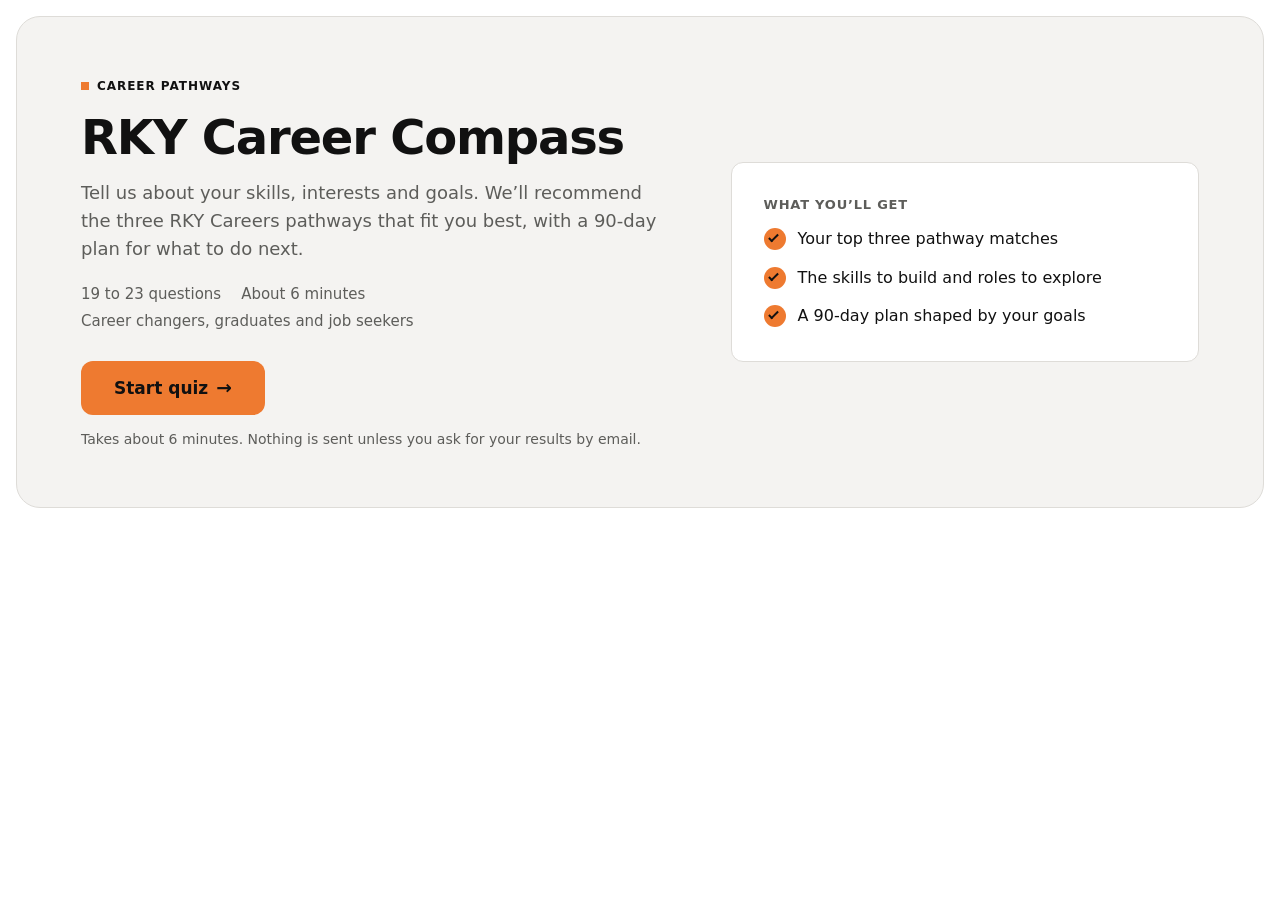
==== index.html @ f3221e0e "new:first commit" ====
<!doctype html>
<html lang="en">
<head>
  <meta charset="utf-8">
  <meta name="viewport" content="width=device-width, initial-scale=1">
  <title>RKY Career Compass</title>
  <meta name="robots" content="noindex">
  <link rel="stylesheet" href="styles.css">
  <style>
    /* Document-level reset only: the widget itself is styled by styles.css under .qz */
    html, body { margin: 0; background: transparent; }
  </style>
</head>
<body>
  <!-- Relative paths only, so the folder works at any URL depth or subpath. -->
  <main id="quiz">
    <noscript>This quiz needs JavaScript to run.</noscript>
  </main>
  <!-- Order matters: logic, scoring model, spec data, config, result screen, engine. -->
  <script src="quiz-core.js" defer></script>
  <script src="pathway-scoring.js" defer></script>
  <script src="compass-data.js" defer></script>
  <script src="quiz-config.js" defer></script>
  <script src="quiz-results-pathway.js" defer></script>
  <script src="quiz-engine.js" defer></script>
</body>
</html>
---- styles.css ----
/*
 * styles.css — presentation only. Everything is scoped under .qz so it cannot leak into
 * a host page. Theme with the --qz-* custom properties (via config.theme or your own CSS).
 * Layout adapts to the width of the widget's own container (container queries), so it
 * behaves the same in an iframe, a narrow column, or a full-width page.
 */

@property --p { syntax: "<number>"; inherits: false; initial-value: 0; }

.qz {
  /* Tokens: black / orange / white */
  --qz-accent: #ee7a30;            /* fills: buttons, progress, selected mark */
  --qz-on-accent: #111111;         /* text on orange (black passes AA; white on this orange does not) */
  --qz-accent-text: #b4500f;       /* orange used for small text on light surfaces (AA) */
  --qz-accent-text: color-mix(in srgb, var(--qz-accent) 70%, #000);
  --qz-text: #111111;
  --qz-muted: #5d5d5a;
  --qz-shell: #f4f3f1;             /* the large outer card */
  --qz-surface: #ffffff;           /* inner cards, inputs */
  --qz-border: #dedcd8;
  --qz-ink: #000000;               /* black panels */
  --qz-ink-accent: var(--qz-accent);
  --qz-bg: transparent;
  --qz-font: system-ui, -apple-system, "Segoe UI", Roboto, "Helvetica Neue", Arial, sans-serif;
  --qz-radius: 24px;
  --qz-max: 1280px;
  --qz-bad: #b3362f;
  --qz-accent-soft: #fdf0e8;
  --qz-accent-soft: color-mix(in srgb, var(--qz-accent) 11%, #ffffff);
  --qz-shadow: none;
  --qz-ring: 0 0 0 2px var(--qz-surface), 0 0 0 4px var(--qz-text);
  --qz-r-sm: calc(var(--qz-radius) / 2);

  box-sizing: border-box;
  display: block;
  padding: 16px;
  background: var(--qz-bg);
  color: var(--qz-text);
  font-family: var(--qz-font);
  font-size: 1rem;
  line-height: 1.55;
  -webkit-text-size-adjust: 100%;
}
.qz[data-theme="dark"] {
  --qz-text: #f4f4f2;
  --qz-muted: #aaaaa5;
  --qz-shell: #161616;
  --qz-surface: #202020;
  --qz-border: #353535;
  --qz-ink: #000000;
  --qz-accent: #f58a45;
  --qz-accent-text: #f58a45;
  --qz-bad: #ff9b92;
}
/* mode "auto": follow the visitor's system setting (inside an iframe this is the browser/OS, not the host page) */
@media (prefers-color-scheme: dark) {
  .qz[data-theme="auto"] {
    --qz-text: #f4f4f2;
    --qz-muted: #aaaaa5;
    --qz-shell: #161616;
    --qz-surface: #202020;
    --qz-border: #353535;
    --qz-ink: #000000;
    --qz-accent: #f58a45;
    --qz-accent-text: #f58a45;
    --qz-bad: #ff9b92;
  }
}
.qz *, .qz *::before, .qz *::after { box-sizing: border-box; }
:where(.qz) :is(h1, h2, h3, h4, p, ul, fieldset, pre) { margin: 0; padding: 0; }
:where(.qz) ul { list-style: none; }

.qz-stage { max-width: var(--qz-max); margin: 0 auto; container: qz / inline-size; }
.qz-sr { position: absolute; width: 1px; height: 1px; margin: -1px; overflow: hidden; clip: rect(0 0 0 0); white-space: nowrap; border: 0; }

/* Card: padding grows with the space available */
.qz-card {
  background: var(--qz-shell);
  border: 1px solid var(--qz-border);
  border-radius: var(--qz-radius);
  box-shadow: var(--qz-shadow);
  padding: 22px 18px;
}
.qz-embedded .qz-card { box-shadow: none; }
@container qz (min-width: 520px) { .qz-card { padding: 32px 30px; } }
@container qz (min-width: 720px) { .qz-card { padding: 44px 48px; } }
@container qz (min-width: 960px) { .qz-card { padding: 56px 64px; } }
@media (max-width: 480px) { .qz { padding: 8px; } }

/* Type */
.qz-badge { display: inline-flex; align-items: center; gap: 8px; margin-bottom: 16px; font-size: .75rem; font-weight: 700; letter-spacing: .08em; text-transform: uppercase; color: var(--qz-text); }
.qz-badge::before, .qz-step::before { content: ""; flex: none; width: 8px; height: 8px; background: var(--qz-accent); }
.qz-title { font-size: clamp(1.875rem, 5vw, 3rem); line-height: 1.12; letter-spacing: -.025em; font-weight: 750; overflow-wrap: anywhere; }
.qz-lead { font-size: 1.125rem; color: var(--qz-muted); margin-top: 14px; overflow-wrap: anywhere; }
.qz-muted { color: var(--qz-muted); overflow-wrap: anywhere; }
.qz-fine { margin-top: 14px; font-size: .875rem; color: var(--qz-muted); }
.qz-h3 { font-size: .8125rem; font-weight: 700; letter-spacing: .06em; text-transform: uppercase; color: var(--qz-muted); margin-bottom: 12px; }
[tabindex="-1"]:focus { outline: none; }

/* Buttons */
.qz-btn {
  display: inline-flex; align-items: center; justify-content: center; gap: 8px;
  min-height: 48px; padding: 10px 24px;
  font: inherit; font-weight: 650; text-decoration: none; text-align: center;
  border-radius: var(--qz-r-sm); border: 1.5px solid transparent; cursor: pointer;
  transition: background-color .15s, border-color .15s, transform .08s, opacity .15s;
}
.qz-btn-primary { background: var(--qz-accent); color: var(--qz-on-accent); }
.qz-btn-primary:hover:not(:disabled) { background: color-mix(in srgb, var(--qz-accent) 86%, #000); }
.qz-btn-primary:active:not(:disabled) { transform: translateY(1px); }
.qz-btn-ghost { background: transparent; color: var(--qz-text); border-color: var(--qz-text); }
.qz-btn-ghost:hover { background: var(--qz-surface); }
.qz-btn-lg { min-height: 54px; padding: 12px 32px; font-size: 1.0625rem; }
.qz-btn:disabled { opacity: .4; cursor: not-allowed; }
.qz-arrow { font-size: 1.1em; line-height: 1; }
.qz-btn:focus-visible, .qz a:focus-visible, .qz summary:focus-visible, .qz .qz-text:focus-visible, .qz .qz-code:focus-visible, .qz .qz-link:focus-visible { outline: none; box-shadow: var(--qz-ring); }

.qz-link { font: inherit; font-size: .875rem; font-weight: 600; color: var(--qz-muted); background: var(--qz-surface); border: 1.5px solid var(--qz-border); border-radius: var(--qz-r-sm); padding: 6px 14px; min-height: 36px; cursor: pointer; transition: border-color .15s, color .15s; }
.qz-link:hover { color: var(--qz-text); border-color: var(--qz-muted); }
.qz-link.is-armed { color: var(--qz-bad); border-color: var(--qz-bad); }

/* Intro */
.qz-actions { display: flex; align-items: center; justify-content: space-between; gap: 12px; margin-top: 32px; }
.qz-actions-start { justify-content: flex-start; margin-top: 28px; }
.qz-actions-center { justify-content: center; }
.qz-meta { display: flex; flex-wrap: wrap; gap: 4px 20px; margin-top: 20px; font-size: .9375rem; font-weight: 500; color: var(--qz-muted); }
.qz-intro-aside { margin-top: 28px; padding: 24px; background: var(--qz-surface); border: 1px solid var(--qz-border); border-radius: var(--qz-r-sm); }
.qz-benefits { display: grid; gap: 14px; }
.qz-benefits li { display: flex; gap: 12px; align-items: flex-start; }
.qz-tick { flex: none; position: relative; width: 22px; height: 22px; margin-top: 1px; border-radius: 50%; background: var(--qz-accent); }
.qz-tick::after { content: ""; position: absolute; left: 7.5px; top: 4px; width: 5px; height: 10px; border: solid var(--qz-on-accent); border-width: 0 2px 2px 0; transform: rotate(45deg); }
@container qz (min-width: 720px) {
  .qz-intro-split { display: grid; grid-template-columns: 1.25fr 1fr; gap: 64px; align-items: center; }
  .qz-intro-aside { margin-top: 0; padding: 32px; }
}

/* Question header + segmented progress */
.qz-progress-head { display: flex; align-items: center; justify-content: space-between; gap: 12px; min-height: 36px; }
.qz-step { display: inline-flex; align-items: center; gap: 8px; font-size: .75rem; font-weight: 700; letter-spacing: .08em; text-transform: uppercase; color: var(--qz-text); font-variant-numeric: tabular-nums; }
.qz-cheer { margin-left: 10px; font-size: .875rem; color: var(--qz-muted); }
.qz-progress { display: flex; gap: 6px; margin: 12px 0 30px; }
.qz-progress-dense { gap: 2px; }
.qz-seg { flex: 1; height: 6px; background: var(--qz-border); border-radius: 99px; transition: background-color .3s; }
.qz-seg.is-on { background: var(--qz-text); }
.qz-seg.is-cur { background: var(--qz-accent); }

/* Question */
.qz-question-text { font-size: clamp(1.375rem, 3.8vw, 1.875rem); line-height: 1.25; letter-spacing: -.015em; font-weight: 720; overflow-wrap: anywhere; }
.qz-code {
  margin: 16px 0 4px; padding: 16px 18px; overflow-x: auto;
  font: .9375rem/1.6 ui-monospace, SFMono-Regular, Menlo, Consolas, monospace;
  background: var(--qz-surface); border: 1px solid var(--qz-border); border-radius: var(--qz-r-sm); tab-size: 2;
}
.qz-inline-code { font: .9em ui-monospace, SFMono-Regular, Menlo, Consolas, monospace; padding: .12em .4em; background: var(--qz-accent-soft); border-radius: 4px; }
.qz-hint { margin-top: 12px; font-size: .9375rem; color: var(--qz-muted); }
.qz-choices { display: grid; gap: 12px; margin-top: 20px; border: 0; min-width: 0; }

.qz-choice { position: relative; display: block; cursor: pointer; }
.qz-input { position: absolute; inset: 0; width: 100%; height: 100%; margin: 0; opacity: 0; cursor: pointer; z-index: 1; }
.qz-choice-body {
  display: flex; align-items: flex-start; gap: 16px; padding: 16px 20px; min-height: 62px;
  font-size: 1.0625rem;
  background: var(--qz-surface); border: 1.5px solid var(--qz-border); border-radius: var(--qz-r-sm);
  transition: border-color .15s, background-color .15s, box-shadow .15s;
}
.qz-choice:hover .qz-choice-body { border-color: var(--qz-text); }
.qz-input:checked + .qz-choice-body { border-color: var(--qz-text); background: var(--qz-accent-soft); box-shadow: inset 0 0 0 1px var(--qz-text); }
.qz-input:focus-visible + .qz-choice-body { box-shadow: var(--qz-ring); border-color: var(--qz-text); }
.qz-choice-text { overflow-wrap: anywhere; min-width: 0; padding-top: 1px; }
.qz-input:checked + .qz-choice-body .qz-choice-text { font-weight: 600; }

/* Selection mark: circle for single, rounded square for multiple; a tick shows when selected */
.qz-mark { flex: none; width: 24px; height: 24px; margin-top: 1px; border: 1.5px solid var(--qz-muted); background: var(--qz-surface); position: relative; transition: background-color .15s, border-color .15s; }
.qz-mark-dot { border-radius: 50%; }
.qz-mark-box { border-radius: 7px; }
.qz-mark::after { content: ""; position: absolute; left: 7.5px; top: 3px; width: 6px; height: 12px; border: solid var(--qz-on-accent); border-width: 0 2.5px 2.5px 0; transform: rotate(45deg) scale(0); transition: transform .15s; }
.qz-input:checked + .qz-choice-body .qz-mark { background: var(--qz-accent); border-color: var(--qz-text); }
.qz-input:checked + .qz-choice-body .qz-mark::after { transform: rotate(45deg) scale(1); }

/* Wide screens: question on the left, answers on the right */
@container qz (min-width: 960px) {
  .qz-question { display: grid; grid-template-columns: minmax(0, 5fr) minmax(0, 7fr); column-gap: 72px; align-items: start; }
  .qz-question > .qz-progress-head, .qz-question > .qz-progress, .qz-question > .qz-actions { grid-column: 1 / -1; }
  .qz-question .qz-choices { margin-top: 0; }
  .qz-question .qz-question-text { font-size: 2.125rem; }
  .qz-question .qz-progress { margin-bottom: 48px; }
}

/* Results: black score panel + readable main column */
.qz-result-top { display: grid; gap: 28px; }
.qz-panel { padding: 28px 26px; color: #fff; background: var(--qz-ink); border: 1px solid rgba(255, 255, 255, .14); border-radius: var(--qz-r-sm); }
.qz-panel-label { font-size: .8125rem; font-weight: 700; letter-spacing: .06em; text-transform: uppercase; color: rgba(255, 255, 255, .72); }
.qz-panel-sub { margin-top: 14px; font-size: 1rem; font-weight: 600; text-align: center; }
.qz-ring-wrap { position: relative; width: 168px; height: 168px; margin: 18px auto 0; }
.qz-ring {
  position: absolute; inset: 0; border-radius: 50%;
  background: conic-gradient(var(--qz-ink-accent) calc(var(--p) * 1%), rgba(255, 255, 255, .16) 0);
  -webkit-mask: radial-gradient(farthest-side, transparent calc(100% - 14px), #000 calc(100% - 13px));
          mask: radial-gradient(farthest-side, transparent calc(100% - 14px), #000 calc(100% - 13px));
  animation: qz-fill .9s ease-out both;
}
.qz-ring-text { position: absolute; inset: 0; display: grid; place-items: center; }
.qz-ring-pct { font-size: 2.75rem; font-weight: 800; letter-spacing: -.03em; font-variant-numeric: tabular-nums; }
@keyframes qz-fill { from { --p: 0; } }
.qz-result-title { font-size: clamp(1.625rem, 4.5vw, 2.5rem); line-height: 1.18; letter-spacing: -.02em; font-weight: 750; overflow-wrap: anywhere; }
.qz-topics { margin-top: 22px; }
.qz-tags { display: flex; flex-wrap: wrap; gap: 8px; }
.qz-tags li { padding: 5px 13px; font-size: .875rem; font-weight: 650; background: var(--qz-surface); border: 1.5px solid var(--qz-accent-text); color: var(--qz-accent-text); border-radius: 99px; }
.qz-tags li::before { content: "↻ "; }
.qz-tags-ok li { border-color: var(--qz-text); color: var(--qz-text); }
.qz-tags-ok li::before { content: "✓ "; }
.qz-list { display: grid; gap: 6px; padding-left: 1.2em; list-style: disc; overflow-wrap: anywhere; }
.qz-note { margin-top: 16px; padding: 12px 16px; font-size: .9375rem; background: var(--qz-surface); border-left: 4px solid var(--qz-accent); border-radius: 4px; }
.qz-dist { display: grid; gap: 16px; margin-top: 16px; }
.qz-dist-label { display: flex; justify-content: space-between; gap: 12px; font-weight: 600; font-size: .9375rem; }
.qz-dist-val { font-variant-numeric: tabular-nums; opacity: .8; }
.qz-meter { height: 8px; margin-top: 8px; background: rgba(255, 255, 255, .16); border-radius: 99px; overflow: hidden; }
.qz-meter-fill { height: 100%; background: var(--qz-ink-accent); border-radius: inherit; transition: width .6s ease; }
@container qz (min-width: 720px) {
  .qz-result-top { grid-template-columns: 330px 1fr; gap: 64px; align-items: start; }
  .qz-result-top > .qz-result-main { padding-top: 6px; }
}

/* Next step: black band with orange action (as in the reference) */
.qz-next { margin-top: 40px; padding: 28px 24px; color: #fff; background: var(--qz-ink); border: 1px solid rgba(255, 255, 255, .14); border-radius: var(--qz-r-sm); }
.qz-next > .qz-h3 { display: flex; align-items: center; gap: 8px; color: rgba(255, 255, 255, .78); }
.qz-next > .qz-h3::before { content: ""; width: 8px; height: 8px; background: var(--qz-accent); }
.qz-next-text { font-size: clamp(1.25rem, 2.6vw, 1.75rem); font-weight: 600; line-height: 1.3; }
.qz-next .qz-muted, .qz-next .qz-privacy { color: rgba(255, 255, 255, .78); }
.qz-next a:not(.qz-btn) { color: #fff; }
.qz-next .qz-field-error, .qz-next .qz-form-error { color: #ff9b92; }
.qz-cta { display: grid; gap: 14px; margin-top: 18px; justify-items: start; }
.qz-next-body { display: grid; gap: 28px; }
@container qz (min-width: 720px) {
  .qz-next { padding: 40px 44px; }
  .qz-next.has-lead .qz-next-body { grid-template-columns: 1fr 1.05fr; gap: 56px; align-items: start; }
  .qz-next.has-lead .qz-capture { border-top: 0; padding: 0 0 0 56px; margin: 0; border-left: 1px solid rgba(255, 255, 255, .2); }
}

/* Lead form */
.qz-capture { padding-top: 24px; border-top: 1px solid rgba(255, 255, 255, .2); }
.qz-lead-h { font-size: 1.125rem; font-weight: 700; }
.qz-lead-form { display: grid; gap: 14px; margin-top: 14px; }
.qz-field { display: grid; gap: 6px; }
.qz-field label { font-size: .9375rem; font-weight: 600; }
.qz-text { width: 100%; min-height: 48px; padding: 10px 14px; font: inherit; color: var(--qz-text); background: var(--qz-surface); border: 1.5px solid #bdbbb6; border-radius: calc(var(--qz-r-sm) - 2px); }
.qz-text:hover { border-color: var(--qz-text); }
.qz-text[aria-invalid="true"], .qz input[aria-invalid="true"] { border-color: var(--qz-bad); }
.qz-field-error, .qz-form-error { font-size: .875rem; font-weight: 600; color: var(--qz-bad); }
.qz-field-error::before, .qz-form-error::before { content: "! "; font-weight: 800; }
.qz-field-error[hidden], .qz-form-error[hidden] { display: none; }
.qz-lead-form .qz-actions > span:empty { display: none; }
.qz-field .qz-check { font-weight: 400; }
.qz-check { display: flex; align-items: flex-start; gap: 10px; font-size: .9375rem; font-weight: 400; cursor: pointer; }
.qz-check input { flex: none; width: 20px; height: 20px; margin: 2px 0 0; accent-color: var(--qz-accent); }
.qz-next .qz-text:focus-visible, .qz-next .qz-btn:focus-visible, .qz-next a:focus-visible { box-shadow: 0 0 0 2px #000, 0 0 0 4px #fff; }
.qz-lead-form .qz-actions { margin-top: 2px; justify-content: flex-start; }
.qz-privacy { font-size: .8125rem; color: var(--qz-muted); }
.qz a { color: var(--qz-accent-text); }
.qz a.qz-btn { color: var(--qz-on-accent); }
.qz-success { font-weight: 600; padding: 14px 16px; border-radius: var(--qz-r-sm); color: var(--qz-text); background: var(--qz-surface); border: 1.5px solid var(--qz-accent); }
.qz-success::before { content: "✓ "; }

/* Review */
.qz-review { margin-top: 36px; }
.qz-review-item { border: 1px solid var(--qz-border); border-radius: var(--qz-r-sm); background: var(--qz-surface); }
.qz-review-item + .qz-review-item { margin-top: 10px; }
.qz-review-item summary { position: relative; display: flex; flex-direction: column; align-items: flex-start; gap: 6px; padding: 14px 48px 14px 18px; cursor: pointer; font-weight: 600; border-radius: var(--qz-r-sm); list-style: none; }
.qz-review-item summary::-webkit-details-marker { display: none; }
.qz-review-item summary::after { content: "+"; position: absolute; right: 18px; top: 10px; font-size: 1.375rem; font-weight: 700; color: var(--qz-muted); }
.qz-review-item[open] summary::after { content: "\2212"; }
.qz-review-q { overflow-wrap: anywhere; }
.qz-status { padding: 2px 10px; font-size: .8125rem; font-weight: 700; border: 1.5px solid currentColor; border-radius: 99px; }
.qz-status-correct { color: var(--qz-text); }
.qz-status-incorrect, .qz-status-partial { color: var(--qz-accent-text); }
.qz-status-unanswered { color: var(--qz-muted); }
.qz-review-body { padding: 0 18px 18px; display: grid; gap: 8px; }
.qz-review-label { font-size: .75rem; font-weight: 700; letter-spacing: .06em; text-transform: uppercase; color: var(--qz-muted); margin-top: 8px; }
.qz-feedback { font-size: .9375rem; color: var(--qz-muted); }
.qz-explain { padding: 12px 14px; background: var(--qz-accent-soft); border-left: 4px solid var(--qz-accent); border-radius: 4px; font-size: .9375rem; overflow-wrap: anywhere; }
.qz-disclaimer { margin-top: 28px; font-size: .8125rem; color: var(--qz-muted); text-align: center; }
.qz-results .qz-actions-center { margin-top: 20px; }

.qz-error { border-color: var(--qz-bad); background: var(--qz-surface); }

/* Motion (disabled below for reduced-motion users) */
.qz-view { animation: qz-in .24s ease both; }
.qz-from-left { --qz-dx: -14px; }
.qz-from-right { --qz-dx: 14px; }
@keyframes qz-in { from { opacity: 0; transform: translateX(var(--qz-dx, 14px)); } to { opacity: 1; transform: none; } }
@media (prefers-reduced-motion: reduce) {
  .qz *, .qz *::before, .qz *::after { animation: none !important; transition: none !important; }
}
@media (forced-colors: active) {
  .qz-input:checked + .qz-choice-body { outline: 3px solid Highlight; }
  .qz-mark, .qz-seg, .qz-tick { forced-color-adjust: none; }
}

/* ============================================================
   Career Compass additions (pathway quizzes). Additive only: they reuse the tokens,
   cards, meters, tags and black "next step" band defined above.
   ============================================================ */

.qz-h4 { font-size: 1rem; font-weight: 700; margin-bottom: 10px; }
:where(.qz) ol { margin: 0; padding: 0; list-style: none; }

/* Question: stage header, counter, text answer, "why we ask" */
.qz-progress-head > p { display: flex; flex-wrap: wrap; align-items: center; column-gap: 12px; row-gap: 2px; }
.qz-cheer { margin-left: 0; }
.qz-seg.is-partial { background: linear-gradient(90deg, var(--qz-accent) calc(var(--f, 1) * 100%), var(--qz-border) 0); }
.qz-limit { margin-top: 4px; font-size: .9375rem; font-weight: 650; font-variant-numeric: tabular-nums; color: var(--qz-text); }
.qz-limit:empty { display: none; }
.qz-limit.is-full { color: var(--qz-accent-text); }
.qz-why { margin-top: 14px; padding: 10px 14px; font-size: .875rem; color: var(--qz-muted); background: var(--qz-surface); border-left: 4px solid var(--qz-border); border-radius: 4px; }
.qz-input:disabled { cursor: not-allowed; }
.qz-input:disabled + .qz-choice-body { opacity: .5; }
.qz-choice:hover .qz-input:disabled + .qz-choice-body { border-color: var(--qz-border); }
.qz-text-wrap { display: block; }
.qz-text-lg { min-height: 58px; font-size: 1.125rem; padding: 12px 18px; }

/* Results: best match + runners-up */
.qz-reasons { gap: 10px; }
.qz-reason-kind { font-weight: 700; }
.qz-path-results .qz-cta { margin-top: 26px; }
.qz-cta-dest { font-size: .8125rem; color: var(--qz-muted); }
.qz-next .qz-cta-dest { color: rgba(255, 255, 255, .78); }
.qz-path-empty { max-width: 60ch; }
.qz-path-others { margin-top: 40px; }
.qz-path-list { display: grid; gap: 14px; }
.qz-path-card { display: grid; gap: 12px; align-content: start; padding: 20px; background: var(--qz-surface); border: 1px solid var(--qz-border); border-radius: var(--qz-r-sm); }
.qz-path-card-head { display: flex; align-items: baseline; gap: 12px; }
.qz-path-rank { flex: none; padding: 1px 10px; font-size: .8125rem; font-weight: 700; border: 1.5px solid var(--qz-text); border-radius: 99px; }
.qz-path-name { flex: 1; min-width: 0; font-size: 1.125rem; line-height: 1.3; font-weight: 700; overflow-wrap: anywhere; }
.qz-path-pct { font-size: 1.25rem; font-weight: 800; font-variant-numeric: tabular-nums; }
.qz-path-card .qz-meter { margin-top: 0; background: var(--qz-border); }
.qz-path-card .qz-meter-fill { background: var(--qz-accent); }
.qz-path-card .qz-cta { margin-top: 4px; }
.qz-path-results > .qz-note { margin-top: 20px; }

/* What the pathway involves */
.qz-path-detail { margin-top: 36px; padding: 24px; background: var(--qz-surface); border: 1px solid var(--qz-border); border-radius: var(--qz-r-sm); }
.qz-path-cols { display: grid; gap: 28px; }
.qz-role-label { margin: 10px 0 6px; font-size: .75rem; font-weight: 700; letter-spacing: .06em; text-transform: uppercase; color: var(--qz-muted); }
.qz-role-label:first-of-type { margin-top: 0; }
.qz-tags-skill li { border-color: var(--qz-text); color: var(--qz-text); }
.qz-tags-skill li::before { content: "+ "; }

/* Training readiness */
.qz-ready { margin-top: 36px; }
.qz-levels { display: grid; grid-template-columns: repeat(3, 1fr); gap: 6px; margin-bottom: 16px; }
.qz-level { padding-top: 10px; border-top: 6px solid var(--qz-border); font-size: .875rem; font-weight: 600; color: var(--qz-muted); }
.qz-level.is-current { border-top-color: var(--qz-accent); color: var(--qz-text); font-weight: 750; }
.qz-ready-sum { font-size: 1.125rem; font-weight: 650; }
.qz-ready .qz-muted { margin-top: 6px; }

/* 90-day plan */
.qz-roadmap { margin-top: 36px; }
.qz-road-steps { display: grid; gap: 14px; margin-top: 16px; counter-reset: none; }
.qz-road-step { position: relative; padding: 18px 20px 20px 64px; background: var(--qz-surface); border: 1px solid var(--qz-border); border-radius: var(--qz-r-sm); }
.qz-road-num { position: absolute; left: 18px; top: 18px; display: grid; place-items: center; width: 32px; height: 32px; font-weight: 800; color: var(--qz-on-accent); background: var(--qz-accent); border-radius: 50%; }
.qz-road-period { margin-bottom: 4px; font-weight: 750; }
.qz-roadmap .qz-topics { margin-top: 20px; }
.qz-uk { margin-top: 28px; }
.qz-uk p + p { margin-top: 8px; }
.qz-uk .qz-h4 { margin-bottom: 6px; }

/* Results form: optional updates */
.qz-optins { display: grid; gap: 10px; min-width: 0; margin: 0; padding: 14px 0 0; border: 0; border-top: 1px solid rgba(255, 255, 255, .2); }
.qz-legend { padding: 0; margin-bottom: 2px; font-size: .8125rem; font-weight: 700; letter-spacing: .04em; text-transform: uppercase; color: rgba(255, 255, 255, .78); }
.qz-optins .qz-check[hidden] { display: none; }
.qz-field-hint { font-size: .8125rem; color: var(--qz-muted); }
.qz-next .qz-field-hint { color: rgba(255, 255, 255, .78); }
.qz-results .qz-actions-center { flex-wrap: wrap; }

@container qz (min-width: 720px) {
  .qz-path-list { grid-template-columns: 1fr 1fr; }
  .qz-path-cols { grid-template-columns: 1.2fr 1fr 1fr; gap: 40px; }
  .qz-path-detail { padding: 32px 36px; }
  .qz-road-steps { grid-template-columns: repeat(3, 1fr); }
  .qz-road-step { padding: 64px 20px 22px; }
  .qz-road-num { left: 20px; top: 20px; }
}

/* Print / "Save my results": results only, no form, no controls */
@media print {
  .qz-no-print, .qz-capture, .qz-progress-head, .qz-actions { display: none !important; }
  .qz { padding: 0; }
  .qz-card { border: 0; padding: 0; background: #fff; }
  .qz-panel, .qz-next, .qz-road-num { -webkit-print-color-adjust: exact; print-color-adjust: exact; }
  .qz-next.has-lead .qz-next-body { grid-template-columns: 1fr; }
  .qz-path-card, .qz-road-step, .qz-path-detail, .qz-ready { break-inside: avoid; }
  .qz-view { animation: none; }
}
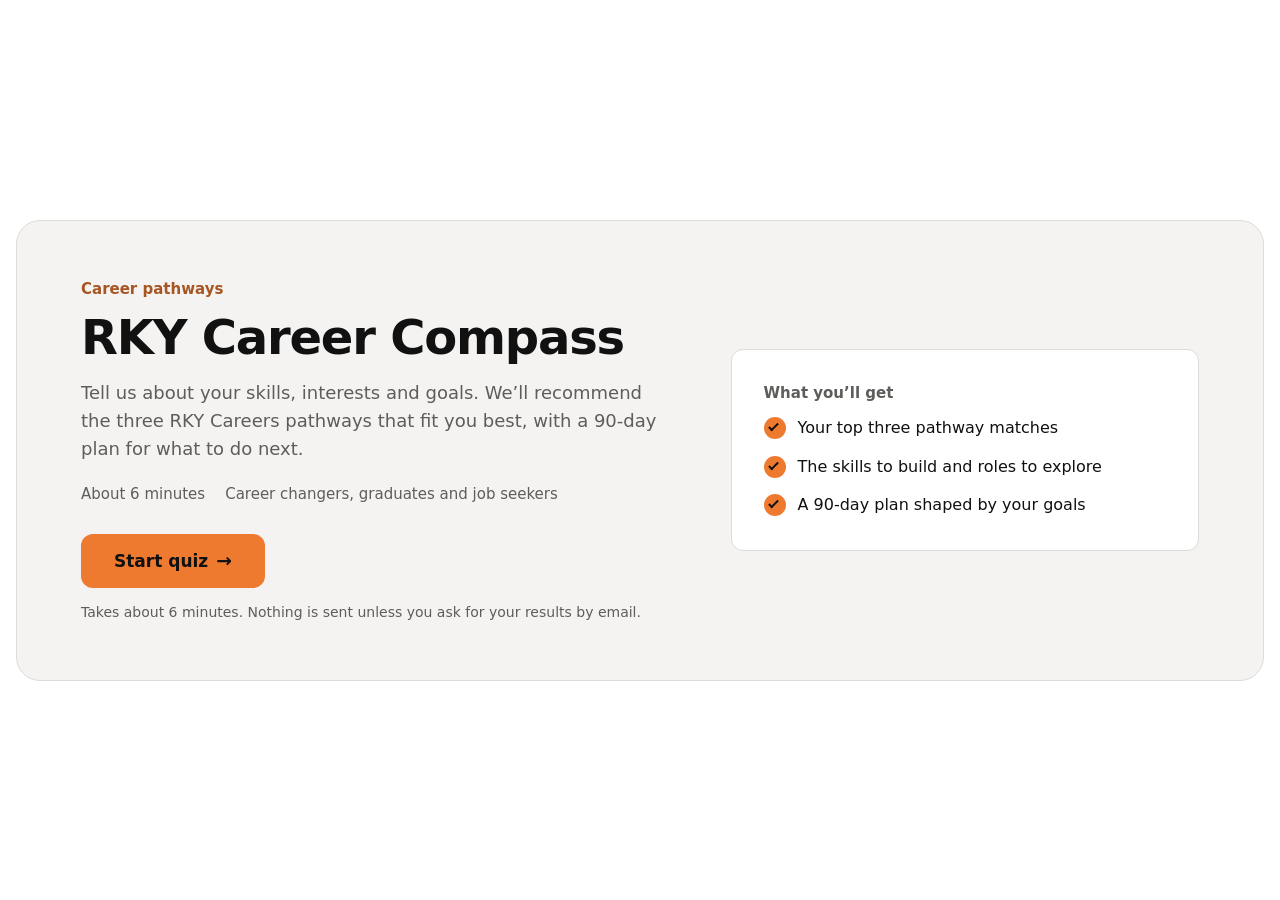
==== commit 1c0c1004: "enhancement:UX and UI update for summary section as well as center aligning main body" ====
--- a/index.html
+++ b/index.html
@@ -5,6 +5,17 @@
   <meta name="viewport" content="width=device-width, initial-scale=1">
   <title>RKY Career Compass</title>
   <meta name="robots" content="noindex">
+  <meta name="description" content="Find your best-fit career pathway and a 90-day plan with the RKY Career Compass.">
+  <!-- Link preview (WhatsApp, Slack, LinkedIn, iMessage). Update these URLs if the domain changes. -->
+  <meta property="og:type" content="website">
+  <meta property="og:title" content="RKY Career Compass">
+  <meta property="og:description" content="Find your best-fit career pathway and a 90-day plan.">
+  <meta property="og:url" content="https://rky-career-compass-quiz.vercel.app/">
+  <meta property="og:image" content="https://rky-career-compass-quiz.vercel.app/og-image.png">
+  <meta property="og:image:width" content="1200">
+  <meta property="og:image:height" content="630">
+  <meta property="og:image:alt" content="RKY Career Compass: find your best-fit career pathway and a 90-day plan">
+  <meta name="twitter:card" content="summary_large_image">
   <link rel="stylesheet" href="styles.css">
   <style>
     /* Document-level reset only: the widget itself is styled by styles.css under .qz */
@@ -13,13 +24,14 @@
 </head>
 <body>
   <!-- Relative paths only, so the folder works at any URL depth or subpath. -->
-  <main id="quiz">
+  <main id="quiz" class="qz-fullpage">
     <noscript>This quiz needs JavaScript to run.</noscript>
   </main>
   <!-- Order matters: logic, scoring model, spec data, config, result screen, engine. -->
   <script src="quiz-core.js" defer></script>
   <script src="pathway-scoring.js" defer></script>
   <script src="compass-data.js" defer></script>
+  <script src="job-titles.js" defer></script>
   <script src="quiz-config.js" defer></script>
   <script src="quiz-results-pathway.js" defer></script>
   <script src="quiz-engine.js" defer></script>
--- a/styles.css
+++ b/styles.css
@@ -71,6 +71,9 @@
 :where(.qz) ul { list-style: none; }
 
 .qz-stage { max-width: var(--qz-max); margin: 0 auto; container: qz / inline-size; }
+/* Standalone page: centre vertically. Not in an iframe, which sizes to content. */
+.qz-fullpage:not(.qz-embedded) { min-height: 100vh; min-height: 100dvh; display: flex; flex-direction: column; justify-content: center; }
+.qz-fullpage:not(.qz-embedded) > .qz-stage { width: 100%; }
 .qz-sr { position: absolute; width: 1px; height: 1px; margin: -1px; overflow: hidden; clip: rect(0 0 0 0); white-space: nowrap; border: 0; }
 
 /* Card: padding grows with the space available */
@@ -88,13 +91,12 @@
 @media (max-width: 480px) { .qz { padding: 8px; } }
 
 /* Type */
-.qz-badge { display: inline-flex; align-items: center; gap: 8px; margin-bottom: 16px; font-size: .75rem; font-weight: 700; letter-spacing: .08em; text-transform: uppercase; color: var(--qz-text); }
-.qz-badge::before, .qz-step::before { content: ""; flex: none; width: 8px; height: 8px; background: var(--qz-accent); }
+.qz-badge { display: inline-flex; align-items: center; gap: 8px; margin-bottom: 10px; font-size: .9375rem; font-weight: 600; color: var(--qz-accent-text); }
 .qz-title { font-size: clamp(1.875rem, 5vw, 3rem); line-height: 1.12; letter-spacing: -.025em; font-weight: 750; overflow-wrap: anywhere; }
 .qz-lead { font-size: 1.125rem; color: var(--qz-muted); margin-top: 14px; overflow-wrap: anywhere; }
 .qz-muted { color: var(--qz-muted); overflow-wrap: anywhere; }
 .qz-fine { margin-top: 14px; font-size: .875rem; color: var(--qz-muted); }
-.qz-h3 { font-size: .8125rem; font-weight: 700; letter-spacing: .06em; text-transform: uppercase; color: var(--qz-muted); margin-bottom: 12px; }
+.qz-h3 { font-size: .9375rem; font-weight: 600; color: var(--qz-muted); margin-bottom: 10px; }
 [tabindex="-1"]:focus { outline: none; }
 
 /* Buttons */
@@ -115,9 +117,9 @@
 .qz-arrow { font-size: 1.1em; line-height: 1; }
 .qz-btn:focus-visible, .qz a:focus-visible, .qz summary:focus-visible, .qz .qz-text:focus-visible, .qz .qz-code:focus-visible, .qz .qz-link:focus-visible { outline: none; box-shadow: var(--qz-ring); }
 
-.qz-link { font: inherit; font-size: .875rem; font-weight: 600; color: var(--qz-muted); background: var(--qz-surface); border: 1.5px solid var(--qz-border); border-radius: var(--qz-r-sm); padding: 6px 14px; min-height: 36px; cursor: pointer; transition: border-color .15s, color .15s; }
-.qz-link:hover { color: var(--qz-text); border-color: var(--qz-muted); }
-.qz-link.is-armed { color: var(--qz-bad); border-color: var(--qz-bad); }
+.qz-link { font: inherit; font-size: .875rem; font-weight: 600; color: var(--qz-muted); background: none; border: 0; border-radius: 8px; padding: 6px 8px; min-height: 36px; cursor: pointer; transition: color .15s, background-color .15s; }
+.qz-link:hover { color: var(--qz-text); background: var(--qz-surface); }
+.qz-link.is-armed { color: var(--qz-bad); }
 
 /* Intro */
 .qz-actions { display: flex; align-items: center; justify-content: space-between; gap: 12px; margin-top: 32px; }
@@ -136,8 +138,9 @@
 
 /* Question header + segmented progress */
 .qz-progress-head { display: flex; align-items: center; justify-content: space-between; gap: 12px; min-height: 36px; }
-.qz-step { display: inline-flex; align-items: center; gap: 8px; font-size: .75rem; font-weight: 700; letter-spacing: .08em; text-transform: uppercase; color: var(--qz-text); font-variant-numeric: tabular-nums; }
-.qz-cheer { margin-left: 10px; font-size: .875rem; color: var(--qz-muted); }
+.qz-step { display: inline-flex; align-items: center; font-size: .9375rem; font-weight: 600; color: var(--qz-text); }
+.qz-cheer { font-size: .9375rem; color: var(--qz-muted); font-variant-numeric: tabular-nums; }
+.qz-cheer::before { content: "·"; margin-right: 10px; }
 .qz-progress { display: flex; gap: 6px; margin: 12px 0 30px; }
 .qz-progress-dense { gap: 2px; }
 .qz-seg { flex: 1; height: 6px; background: var(--qz-border); border-radius: 99px; transition: background-color .3s; }
@@ -153,6 +156,14 @@
 }
 .qz-inline-code { font: .9em ui-monospace, SFMono-Regular, Menlo, Consolas, monospace; padding: .12em .4em; background: var(--qz-accent-soft); border-radius: 4px; }
 .qz-hint { margin-top: 12px; font-size: .9375rem; color: var(--qz-muted); }
+.qz-hint:empty { display: none; }
+
+/* Chip layout */
+.qz-choices.qz-choices-chips { display: flex; flex-wrap: wrap; gap: 10px; }
+.qz-choices-chips .qz-choice-body { align-items: center; gap: 10px; min-height: 48px; padding: 10px 16px; font-size: 1rem; border-radius: 99px; }
+.qz-choices-chips .qz-mark { width: 20px; height: 20px; margin-top: 0; }
+.qz-choices-chips .qz-mark::after { left: 6px; top: 2px; width: 5px; height: 10px; border-width: 0 2px 2px 0; }
+.qz-choices-chips .qz-choice-text { padding-top: 0; }
 .qz-choices { display: grid; gap: 12px; margin-top: 20px; border: 0; min-width: 0; }
 
 .qz-choice { position: relative; display: block; cursor: pointer; }
@@ -160,11 +171,11 @@
 .qz-choice-body {
   display: flex; align-items: flex-start; gap: 16px; padding: 16px 20px; min-height: 62px;
   font-size: 1.0625rem;
-  background: var(--qz-surface); border: 1.5px solid var(--qz-border); border-radius: var(--qz-r-sm);
+  background: var(--qz-surface); border: 1px solid var(--qz-border); border-radius: var(--qz-r-sm);
   transition: border-color .15s, background-color .15s, box-shadow .15s;
 }
-.qz-choice:hover .qz-choice-body { border-color: var(--qz-text); }
-.qz-input:checked + .qz-choice-body { border-color: var(--qz-text); background: var(--qz-accent-soft); box-shadow: inset 0 0 0 1px var(--qz-text); }
+.qz-choice:hover .qz-choice-body { border-color: var(--qz-muted); }
+.qz-input:checked + .qz-choice-body { border-color: var(--qz-accent); background: var(--qz-accent-soft); box-shadow: inset 0 0 0 1px var(--qz-accent); }
 .qz-input:focus-visible + .qz-choice-body { box-shadow: var(--qz-ring); border-color: var(--qz-text); }
 .qz-choice-text { overflow-wrap: anywhere; min-width: 0; padding-top: 1px; }
 .qz-input:checked + .qz-choice-body .qz-choice-text { font-weight: 600; }
@@ -174,13 +185,14 @@
 .qz-mark-dot { border-radius: 50%; }
 .qz-mark-box { border-radius: 7px; }
 .qz-mark::after { content: ""; position: absolute; left: 7.5px; top: 3px; width: 6px; height: 12px; border: solid var(--qz-on-accent); border-width: 0 2.5px 2.5px 0; transform: rotate(45deg) scale(0); transition: transform .15s; }
-.qz-input:checked + .qz-choice-body .qz-mark { background: var(--qz-accent); border-color: var(--qz-text); }
+.qz-input:checked + .qz-choice-body .qz-mark { background: var(--qz-accent); border-color: var(--qz-accent); }
 .qz-input:checked + .qz-choice-body .qz-mark::after { transform: rotate(45deg) scale(1); }
 
 /* Wide screens: question on the left, answers on the right */
 @container qz (min-width: 960px) {
   .qz-question { display: grid; grid-template-columns: minmax(0, 5fr) minmax(0, 7fr); column-gap: 72px; align-items: start; }
-  .qz-question > .qz-progress-head, .qz-question > .qz-progress, .qz-question > .qz-actions { grid-column: 1 / -1; }
+  .qz-question > .qz-progress-head, .qz-question > .qz-progress { grid-column: 1 / -1; }
+  .qz-question > .qz-actions { grid-column: 2; }
   .qz-question .qz-choices { margin-top: 0; }
   .qz-question .qz-question-text { font-size: 2.125rem; }
   .qz-question .qz-progress { margin-bottom: 48px; }
@@ -316,6 +328,15 @@
 .qz-input:disabled + .qz-choice-body { opacity: .5; }
 .qz-choice:hover .qz-input:disabled + .qz-choice-body { border-color: var(--qz-border); }
 .qz-text-wrap { display: block; }
+.qz-suggest-wrap { position: relative; }
+.qz-suggest { position: absolute; z-index: 5; left: 0; right: 0; top: calc(100% + 6px); margin: 0; padding: 6px; list-style: none; max-height: 280px; overflow-y: auto; background: var(--qz-surface); color: var(--qz-text); border: 1.5px solid var(--qz-text); border-radius: var(--qz-r-sm); box-shadow: 0 8px 24px rgba(0, 0, 0, .12); }
+.qz-suggest[hidden] { display: none; }
+.qz-suggest-opt, .qz-suggest-empty { min-height: 44px; display: flex; align-items: center; padding: 8px 12px; border-radius: calc(var(--qz-r-sm) - 4px); overflow-wrap: anywhere; }
+.qz-suggest-opt { cursor: pointer; }
+.qz-suggest-opt strong { font-weight: 750; }
+.qz-suggest-opt:hover, .qz-suggest-opt.is-active { background: var(--qz-accent-soft); }
+.qz-suggest-opt.is-active { box-shadow: inset 3px 0 0 var(--qz-accent); }
+.qz-suggest-empty { color: var(--qz-muted); }
 .qz-text-lg { min-height: 58px; font-size: 1.125rem; padding: 12px 18px; }
 
 /* Results: best match + runners-up */
@@ -340,7 +361,7 @@
 /* What the pathway involves */
 .qz-path-detail { margin-top: 36px; padding: 24px; background: var(--qz-surface); border: 1px solid var(--qz-border); border-radius: var(--qz-r-sm); }
 .qz-path-cols { display: grid; gap: 28px; }
-.qz-role-label { margin: 10px 0 6px; font-size: .75rem; font-weight: 700; letter-spacing: .06em; text-transform: uppercase; color: var(--qz-muted); }
+.qz-role-label { margin: 10px 0 6px; font-size: .875rem; font-weight: 600; color: var(--qz-muted); }
 .qz-role-label:first-of-type { margin-top: 0; }
 .qz-tags-skill li { border-color: var(--qz-text); color: var(--qz-text); }
 .qz-tags-skill li::before { content: "+ "; }
@@ -381,6 +402,114 @@
   .qz-road-num { left: 20px; top: 20px; }
 }
 
+/* Pathway results */
+.qz-art { display: grid; place-items: center; width: 88px; height: 88px; margin-bottom: 20px; border-radius: 28px; background: var(--qz-accent-soft); }
+.qz-art svg { width: 52px; height: 52px; fill: none; stroke: var(--qz-text); stroke-width: 2.25; stroke-linecap: round; stroke-linejoin: round; }
+.qz-art .qz-art-a { fill: var(--qz-accent); stroke: var(--qz-accent); }
+.qz-art svg > :not(.qz-art-a) { animation: qz-draw .6s ease-out both; }
+@keyframes qz-draw { from { opacity: 0; transform: translateY(3px); } }
+.qz-quiet-actions { display: flex; flex-wrap: wrap; gap: 4px 24px; margin-top: 14px; }
+.qz-quiet-actions .qz-cta { margin: 0; }
+.qz-quiet-actions .qz-btn-text { font-size: .9375rem; color: var(--qz-muted); text-decoration-color: var(--qz-border); }
+.qz-quiet-actions a.qz-btn-text { color: var(--qz-muted); }
+.qz-quiet-actions .qz-btn-text:hover { color: var(--qz-text); }
+.qz-path-results { max-width: 880px; margin: 0 auto; }
+.qz-hero .qz-result-title { margin-top: 2px; }
+.qz-fit { display: flex; flex-wrap: wrap; align-items: center; gap: 8px 12px; margin-top: 12px; }
+.qz-hero .qz-topics { margin-top: 24px; }
+.qz-fit-chip { display: inline-flex; align-items: center; min-height: 32px; padding: 4px 14px; font-size: .875rem; font-weight: 700; border-radius: 8px; background: var(--qz-surface); border: 1.5px solid var(--qz-border); color: var(--qz-text); }
+.qz-fit-chip.is-strong { background: var(--qz-accent); border-color: var(--qz-accent); color: var(--qz-on-accent); }
+.qz-fit-chip.is-good { background: var(--qz-accent-soft); border-color: var(--qz-accent); }
+.qz-fit-pct { font-size: .9375rem; color: var(--qz-muted); font-variant-numeric: tabular-nums; }
+.qz-chips { display: flex; flex-wrap: wrap; gap: 8px; }
+.qz-chips li { display: inline-flex; align-items: center; min-height: 32px; padding: 4px 14px; font-size: .875rem; font-weight: 550; background: var(--qz-surface); border: 1px solid var(--qz-border); border-radius: 8px; overflow-wrap: anywhere; }
+.qz-chips li::before { content: ""; flex: none; width: 6px; height: 6px; margin-right: 8px; border-radius: 50%; background: var(--qz-accent); }
+.qz-chips-plain li::before { display: none; }
+.qz-hero-actions { display: flex; flex-wrap: wrap; align-items: center; gap: 8px 20px; margin-top: 26px; }
+.qz-hero-actions .qz-cta { margin: 0; }
+.qz-btn-text { display: inline-flex; align-items: center; gap: 6px; min-height: 48px; padding: 10px 4px; font: inherit; font-weight: 650; color: var(--qz-text); background: none; border: 0; text-decoration: underline; text-decoration-color: var(--qz-accent); text-decoration-thickness: 2px; text-underline-offset: 5px; cursor: pointer; }
+.qz a.qz-btn-text { color: var(--qz-text); }
+.qz-btn-text:hover { text-decoration-color: currentColor; }
+.qz-btn-text:focus-visible { outline: none; box-shadow: var(--qz-ring); border-radius: 6px; }
+.qz-ext { font-size: .9em; line-height: 1; }
+
+.qz-block { margin-top: 40px; padding-top: 32px; border-top: 1px solid var(--qz-border); }
+.qz-block-head { display: flex; flex-wrap: wrap; align-items: center; gap: 8px 12px; margin-bottom: 16px; }
+.qz-block-head .qz-block-h { margin: 0; }
+.qz-block-h { margin: 0 0 16px; font-size: 1.25rem; line-height: 1.3; font-weight: 700; letter-spacing: -.015em; }
+.qz-pill { padding: 3px 12px; font-size: .8125rem; font-weight: 700; border: 1.5px solid var(--qz-text); border-radius: 99px; }
+.qz-small { font-size: .875rem; }
+
+/* Top 3 */
+.qz-top3 { display: grid; gap: 10px; }
+.qz-top3-item { background: var(--qz-surface); border: 1px solid var(--qz-border); border-radius: var(--qz-r-sm); transition: border-color .15s; }
+.qz-top3-item:hover, .qz-top3-item[open] { border-color: var(--qz-text); }
+.qz-top3-item summary { display: grid; grid-template-columns: auto minmax(0, 1fr) auto auto; align-items: center; gap: 14px; padding: 16px 18px; cursor: pointer; list-style: none; border-radius: var(--qz-r-sm); }
+.qz-top3-item summary::-webkit-details-marker { display: none; }
+.qz-top3-item summary:focus-visible { outline: none; box-shadow: var(--qz-ring); }
+.qz-top3-rank { display: grid; place-items: center; width: 30px; height: 30px; font-size: .875rem; font-weight: 800; border-radius: 50%; background: var(--qz-shell); border: 1.5px solid var(--qz-border); }
+.qz-top3 > li:first-child .qz-top3-rank { background: var(--qz-accent); border-color: var(--qz-accent); color: var(--qz-on-accent); }
+.qz-top3-main { display: grid; gap: 8px; min-width: 0; }
+.qz-top3-name { font-weight: 700; overflow-wrap: anywhere; }
+.qz-bar { display: block; height: 6px; background: var(--qz-border); border-radius: 99px; overflow: hidden; }
+.qz-bar-fill { display: block; height: 100%; background: var(--qz-accent); border-radius: inherit; animation: qz-grow .7s ease-out both; transform-origin: left; }
+@keyframes qz-grow { from { transform: scaleX(0); } }
+.qz-top3-fit { display: grid; justify-items: end; font-size: .875rem; font-weight: 650; white-space: nowrap; }
+.qz-top3-pct { font-size: .8125rem; font-weight: 500; color: var(--qz-muted); font-variant-numeric: tabular-nums; }
+.qz-chev { width: 10px; height: 10px; margin: 0 4px 4px 4px; border: solid var(--qz-muted); border-width: 0 2px 2px 0; transform: rotate(45deg); transition: transform .2s; }
+.qz-top3-item[open] .qz-chev { transform: rotate(-135deg); margin-bottom: -4px; }
+.qz-top3-body { display: grid; gap: 16px; padding: 4px 18px 20px 62px; }
+.qz-top3-body .qz-role-label { margin: 0 0 6px; }
+.qz-top3-body .qz-cta { margin-top: 0; }
+
+/* 90-day plan */
+.qz-plan { position: relative; display: grid; gap: 0; }
+.qz-plan > li { position: relative; padding: 0 0 22px 36px; }
+.qz-plan > li::before { content: ""; position: absolute; left: 8px; top: 20px; bottom: 0; width: 2px; background: var(--qz-border); }
+.qz-plan > li:last-child { padding-bottom: 0; }
+.qz-plan > li:last-child::before { display: none; }
+.qz-plan-dot { position: absolute; left: 0; top: 3px; width: 18px; height: 18px; border-radius: 50%; background: var(--qz-surface); border: 4px solid var(--qz-accent); }
+.qz-plan-period { font-size: .875rem; font-weight: 600; color: var(--qz-muted); }
+.qz-plan-action { margin-top: 2px; font-size: 1.0625rem; font-weight: 550; }
+.qz-tailored { margin-top: 24px; padding: 18px 20px; background: var(--qz-surface); border: 1px solid var(--qz-border); border-radius: var(--qz-r-sm); }
+.qz-tailored .qz-list { gap: 8px; }
+
+/* Readiness + keep */
+.qz-levels { margin-bottom: 14px; }
+.qz-ready-sum { font-size: 1.0625rem; font-weight: 600; }
+.qz-block > .qz-muted { margin-top: 6px; }
+.qz-keep .qz-keep-actions { justify-content: flex-start; flex-wrap: wrap; margin-top: 18px; }
+.qz-keep .qz-capture { max-width: 560px; margin-top: 8px; padding: 0; border: 0; }
+.qz-keep .qz-capture > .qz-muted { margin-top: 8px; }
+.qz-keep .qz-legend { color: var(--qz-muted); }
+.qz-keep .qz-optins { border-top-color: var(--qz-border); }
+.qz-keep .qz-lead-form .qz-actions { flex-wrap: wrap; gap: 12px; }
+.qz-keep [hidden] { display: none !important; }
+.qz-path-results > .qz-disclaimer { text-align: left; max-width: 90ch; margin-top: 28px; }
+
+/* Matching moment */
+.qz-matching { display: grid; justify-items: center; gap: 18px; padding-top: 72px; padding-bottom: 72px; text-align: center; }
+.qz-matching-text { font-size: 1.125rem; font-weight: 650; }
+.qz-spinner { width: 40px; height: 40px; border-radius: 50%; border: 4px solid var(--qz-border); border-top-color: var(--qz-accent); animation: qz-spin .8s linear infinite; }
+@keyframes qz-spin { to { transform: rotate(360deg); } }
+
+@container qz (max-width: 520px) {
+  .qz-top3-item summary { grid-template-columns: auto minmax(0, 1fr) auto; }
+  .qz-top3-fit { grid-column: 2; grid-row: 2; justify-items: start; display: flex; gap: 8px; }
+  .qz-chev { grid-column: 3; grid-row: 1; }
+  .qz-top3-body { padding-left: 18px; }
+  .qz-keep-actions > .qz-btn, .qz-hero-actions .qz-cta, .qz-hero-actions .qz-btn { width: 100%; }
+  .qz-hero-actions .qz-cta { display: block; }
+}
+
+/* Phones: pin Back/Continue */
+@container qz (max-width: 719px) {
+  .qz-question > .qz-actions { position: sticky; bottom: 0; z-index: 2; margin: 24px -18px -22px; padding: 12px 18px calc(12px + env(safe-area-inset-bottom)); background: var(--qz-shell); border-top: 1px solid var(--qz-border); border-radius: 0 0 var(--qz-radius) var(--qz-radius); }
+}
+@container qz (min-width: 520px) and (max-width: 719px) {
+  .qz-question > .qz-actions { margin: 24px -30px -32px; padding-left: 30px; padding-right: 30px; }
+}
+
 /* Print / "Save my results": results only, no form, no controls */
 @media print {
   .qz-no-print, .qz-capture, .qz-progress-head, .qz-actions { display: none !important; }
@@ -388,6 +517,7 @@
   .qz-card { border: 0; padding: 0; background: #fff; }
   .qz-panel, .qz-next, .qz-road-num { -webkit-print-color-adjust: exact; print-color-adjust: exact; }
   .qz-next.has-lead .qz-next-body { grid-template-columns: 1fr; }
-  .qz-path-card, .qz-road-step, .qz-path-detail, .qz-ready { break-inside: avoid; }
+  .qz-path-card, .qz-road-step, .qz-path-detail, .qz-ready, .qz-top3-item, .qz-plan > li { break-inside: avoid; }
+  .qz-block { break-inside: avoid-page; }
   .qz-view { animation: none; }
 }
